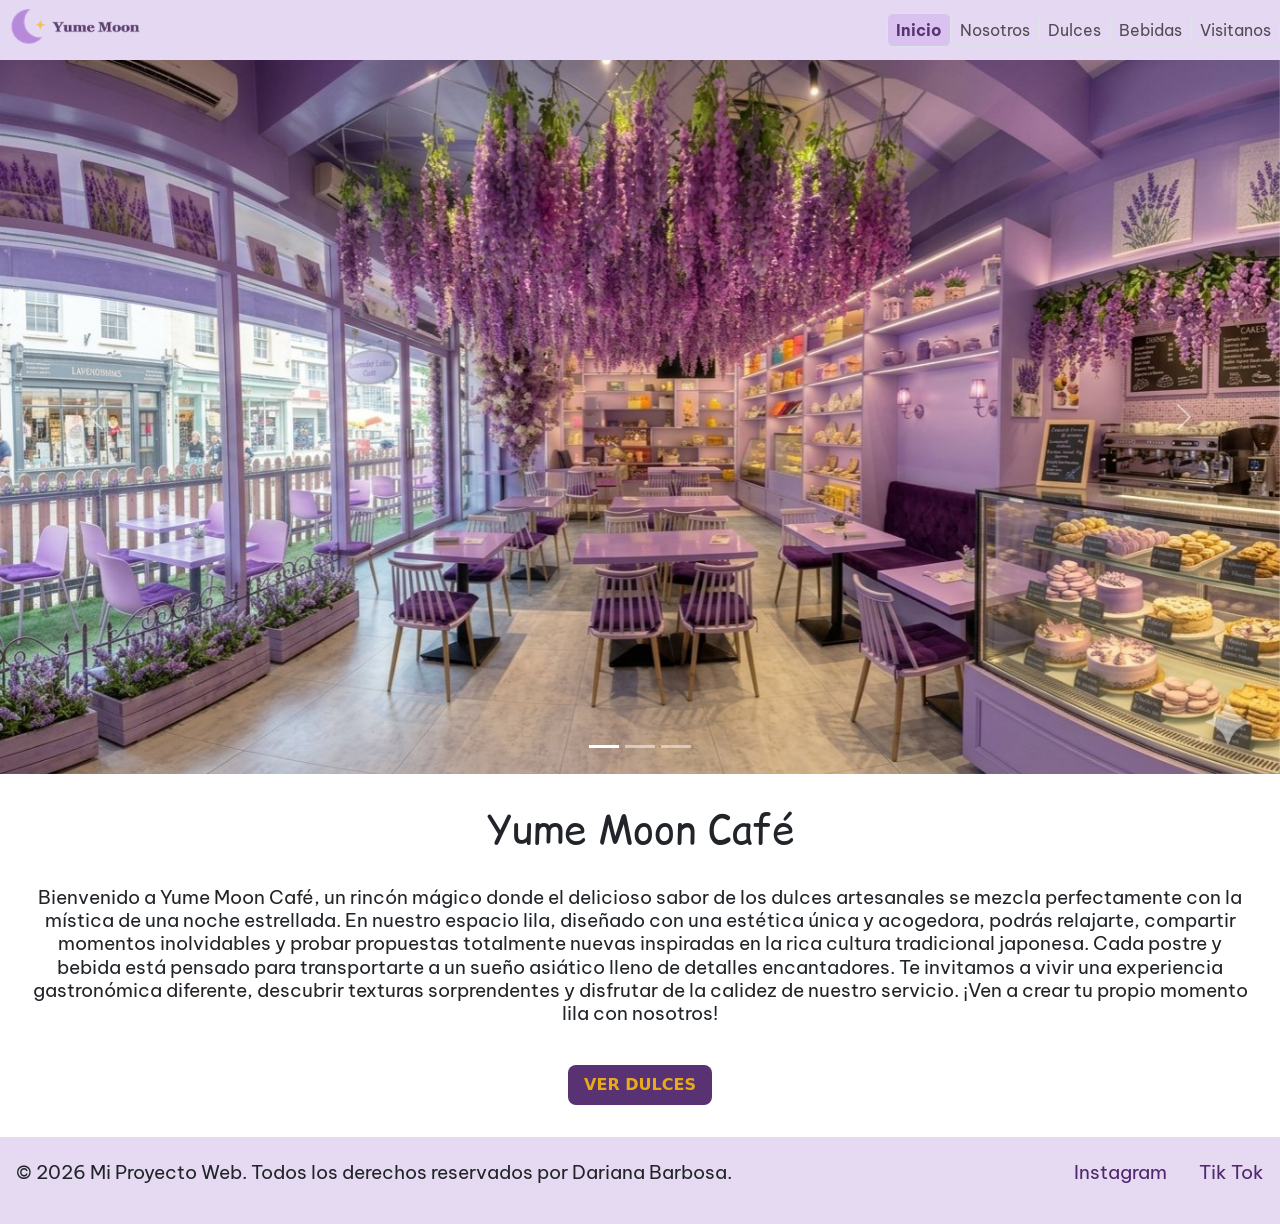
==== index.html @ 34100ef1 "primer commit desde terminal arregos de mensajes en html y de links de fuentes" ====
<!DOCTYPE html>
<html lang="en">
    <head>
        <meta charset="UTF-8">
        <meta name="viewport" content="width=device-width, initial-scale=1.0">
        <link rel="icon" href="./Assets/Icons/FaviconProyectoo" type="image/png">
        <link rel="stylesheet" href="./Styles/styles.css">
        <link rel="preconnect" href="https://fonts.googleapis.com">
        <link rel="preconnect" href="https://fonts.gstatic.com" crossorigin>
        <link href="https://fonts.googleapis.com/css2?family=Comic+Relief:wght@400;700&display=swap" rel="stylesheet">
        <link rel="preconnect" href="https://fonts.googleapis.com">
        <link rel="preconnect" href="https://fonts.gstatic.com" crossorigin>
        <link href="https://fonts.googleapis.com/css2?family=Be+Vietnam+Pro:ital,wght@0,100;0,200;0,300;0,400;0,500;0,600;0,700;0,800;0,900;1,100;1,200;1,300;1,400;1,500;1,600;1,700;1,800;1,900&display=swap" rel="stylesheet">
        <link href="https://cdn.jsdelivr.net/npm/bootstrap@5.3.8/dist/css/bootstrap.min.css" rel="stylesheet" integrity="sha384-sRIl4kxILFvY47J16cr9ZwB07vP4J8+LH7qKQnuqkuIAvNWLzeN8tE5YBujZqJLB" crossorigin="anonymous">
        <title>Yume Moon Café</title>
    </head>
    <body>
        <header>
            <nav class="navbar navbar-expand-lg bg-luna-violeta p-0 m-0 border-0">
                <div class="container-fluid p-0 m-0">
                    <a class="navbar-brand m-0 p-0" href="index.html">
                        <img class="logo" src="./Assets/Icons/LogoPproyecto" alt="Logo de luna violeta" style="height: 60px;">
                    </a>
                    <button class="navbar-toggler shadow-none border-0 p-0 m-0" type="button" data-bs-toggle="collapse" data-bs-target="#navbarNavAltMarkup" aria-controls="navbarNavAltMarkup" aria-expanded="false" aria-label="Toggle navigation">
                        <span class="navbar-toggler-icon"></span>
                    </button>
                    <div class="collapse navbar-collapse w-100 m-0 border-0 p-0" id="navbarNavAltMarkup">
                        <div class="navbar-nav ms-auto m-0 p-0">
                            <a class="nav-link active mi-enlace-interactivo d-inline-flex py-1 px-2 text-decoration-none border rounded-2" aria-current="page" href="index.html">Inicio</a>
                            <a class="nav-link focus mi-enlace-interactivo d-inline-flex py-1 px-2 text-decoration-none border rounded-2" href="./Pages/Nosotros.html">Nosotros</a>
                            <a class="nav-link mi-enlace-interactivo d-inline-flex py-1 px-2 text-decoration-none border rounded-2" href="./Pages/Dulces.html">Dulces</a>
                            <a class="nav-link mi-enlace-interactivo d-inline-flex py-1 px-2 text-decoration-none border rounded-2" href="./Pages/Bebidas.html">Bebidas</a>
                            <a class="nav-link mi-enlace-interactivo d-inline-flex py-1 px-2 text-decoration-none border rounded-2" href="./Pages/Visitanos.html">Visitanos</a>
                        </div>
                    </div>
                </div>
            </nav>
        </header>
        <main>
            <div id="carouselExampleIndicators" class="carousel slide">
                <div class="carousel-indicators">
                    <button type="button" data-bs-target="#carouselExampleIndicators" data-bs-slide-to="0" class="active" aria-current="true" aria-label="Slide 1"></button>
                    <button type="button" data-bs-target="#carouselExampleIndicators" data-bs-slide-to="1" aria-label="Slide 2"></button>
                    <button type="button" data-bs-target="#carouselExampleIndicators" data-bs-slide-to="2" aria-label="Slide 3"></button>
                </div>
                <div class="carousel-inner">
                    <div class="carousel-item active">
                        <img src="./Images/Home.jpg" class="d-block w-100" alt="La foto de adentro del local con mesas lila, decoracion y liula flores lila">
                    </div>
                    <div class="carousel-item">
                        <img src="./Images/tazas (2).jpg" class="d-block w-100" alt="Juego de tazas de te.">
                    </div>
                    <div class="carousel-item">
                        <img src="./Images/mesa_dulces.jpg" class="d-block w-100" alt="Mesa llena de dulces violetas.">
                    </div>
                </div>
                <button class="carousel-control-prev" type="button" data-bs-target="#carouselExampleIndicators" data-bs-slide="prev">
                    <span class="carousel-control-prev-icon" aria-hidden="true"></span>
                    <span class="visually-hidden">Previous</span>
                </button>
                <button class="carousel-control-next" type="button" data-bs-target="#carouselExampleIndicators" data-bs-slide="next">
                    <span class="carousel-control-next-icon" aria-hidden="true"></span>
                    <span class="visually-hidden">Next</span>
                </button>
            </div>
            <section class="section1">
                <article class="home">
                    <h1>Yume Moon Café</h1>
                    <p>Bienvenido a Yume Moon Café, un rincón mágico donde el delicioso sabor de los dulces artesanales se mezcla perfectamente con la mística de una noche estrellada. En nuestro espacio lila, diseñado con una estética única y acogedora, podrás relajarte, compartir momentos inolvidables y probar propuestas totalmente nuevas inspiradas en la rica cultura tradicional japonesa. Cada postre y bebida está pensado para transportarte a un sueño asiático lleno de detalles encantadores. Te invitamos a vivir una experiencia gastronómica diferente, descubrir texturas sorprendentes y disfrutar de la calidez de nuestro servicio. ¡Ven a crear tu propio momento lila con nosotros!</p>
                    <button class="btn-home" onclick="window.location.href='./Pages/Dulces.html'">VER DULCES</button>
                </article>
            </section>
        </main>
        <footer>
            <p>&copy; 2026 Mi Proyecto Web. Todos los derechos reservados por Dariana Barbosa.</p>
            <ul class="footer-links">
                <li><a href="https://instagram.com" target="_blank">Instagram</a></li>
                <li><a href="https://tiktok.com" target="_blank">Tik Tok</a></li>
            </ul>
        </footer>
        <script src="https://cdn.jsdelivr.net/npm/bootstrap@5.3.8/dist/js/bootstrap.bundle.min.js" integrity="sha384-FKyoEForCGlyvwx9Hj09JcYn3nv7wiPVlz7YYwJrWVcXK/BmnVDxM+D2scQbITxI" crossorigin="anonymous"></script>
    </body>
</html>
---- Styles/styles.css ----
* {
    margin: 0;
    padding: 0;
    box-sizing: border-box; 
}

/* Tipografias */
@import url('https://fonts.googleapis.com/css2?family=Comic+Relief:wght@400;700&display=swap');
@import url('https://fonts.googleapis.com/css2?family=Be+Vietnam+Pro:ital,wght@0,100;0,200;0,300;0,400;0,500;0,600;0,700;0,800;0,900;1,100;1,200;1,300;1,400;1,500;1,600;1,700;1,800;1,900&display=swap');
h1, h2, h3, h4, h5, h6 {
    font-family: 'Comic Relief', sans-serif;
}
p, a, li, span, figcaption {
    font-family: 'Be Vietnam Pro', sans-serif;
}

/* Generico para todo el sitio */
body {
    background-color: #F2F2F0;
    display: grid;
    grid-template-columns: 1fr;
    grid-template-rows: auto 1fr auto; 
    min-height: 100vh; 
    width: 100%;
    overflow-x: hidden; 
}

main {
    width: 100%;
    display: flex;
    flex-direction: column;
}

main > section {
    flex: 1;
    display: flex;
    flex-direction: column;
    width: 100%;
}

h1 {
    font-size: 4rem;
}

h2 {
    font-size: 3rem;
}

h3 {
    font-size: 2rem;
}

p {
    font-size: 1.2rem;
    line-height: 1.2;
}

li {
    font-size: 1.2rem;
    line-height: 1.2rem;
}

h1, h2 {
    color: #593273;
    margin-bottom: 1rem;
}

h3{
    color: #E8AB17;
}

/*Header*/
/* 
header {
    display: flex;
    align-items: center;
    justify-content: space-between;
    background-color: rgb(229, 216, 242);
    height: 10vh;
}

.logo {
    width: 12rem;
    height: auto;
    margin-left: 1.25rem;
    margin-top: 0.25rem;
}

.nav-links {
    list-style: none;
    display: flex;        
    gap: 1.25rem;          
    margin-right: 1.25rem;
}

.nav-links li a {
    color: hsl(274, 47%, 29%);
    text-decoration: none;
} */
.bg-luna-violeta {
    background-color:rgb(229, 216, 242); 
}

.bg-luna-violeta .navbar-nav .nav-link.mi-enlace-interactivo:hover {
  color: #ffffff;
  background-color: #593273; 

}

.bg-luna-violeta .navbar-nav .nav-link.mi-enlace-interactivo:focus {
  color: #593273;
  background-color: rgb(222, 205, 239);
  outline: 1px dashed #79449b;
  outline-offset: 2px;
}

.bg-luna-violeta .navbar-nav .nav-link.mi-enlace-interactivo.active {
  color: #593273;
  background-color: rgb(217, 193, 240);
  font-weight: bold;
}

.bg-luna-violeta .navbar-nav .nav-link.mi-enlace-interactivo.active:hover {
  color: #ffffff;
  background-color: #593273;
}

header {
    height: auto;
}
.logo {
    margin-left: 0;
}
.nav-links {
    flex-direction: column;
    align-items: flex-end; 
    margin-right: 0;
    gap: 0.5rem;
}

@media screen and (min-width: 1024px) {
    header {
        height: static; 
        padding: 0;     
    }
    .logo {
        margin-left: initial;
    }
    .nav-links {
        flex-direction: row; 
        align-items: center;
        margin-right: initial;
        gap: initial;
    }
}

/*Home y nosotros*/

.home, .nosotros, .section2 {
    display: flex;
    flex-direction: column; 
    align-items: center;
    justify-content: center; 
    flex: 1; 
    gap: 1.5rem;           
    padding: 2rem;
    text-align: center;
    width: 100%;
}

/*Dulces*/
.dulces {
    display: grid;
    grid-template-columns: repeat(auto-fit, minmax(min(20rem, 100%), 1fr)); 
    gap: 1.5rem;            
    padding: 2rem;
    text-align: center;
    justify-content: center;
    align-content: start;
    flex: 1; 
}

.dulces h2, .dulces p { 
    grid-column: 1 / -1; 
}

/*Bebidas*/
.section5 {
    display: flex;
    flex-direction: column;
    gap: 2rem;              
    padding: 2rem;
}

.section5 h2, .section5 p {
    margin-bottom: 1rem;
    text-align: center;
}

.bebidas-calientes{
    display: flex;
    flex-direction: row;
    align-items: center;
    justify-content: center; 
    gap: 4rem;            
    width: 60%;
    border-radius: 8px;
    background-color:#6f3f90;
    margin: auto;
    color:hwb(271 85% 5%);
    transition: all 0.3s ease-in-out;  
}

.bebidas-calientes:hover{
    transform: translateY(-5px); 
    box-shadow: 0px 8px 20px rgba(0, 0, 0, 0.25);
}

.bebidas-frias {
    display: flex;
    flex-direction: row;
    align-items: center;
    justify-content: center; 
    gap: 8rem; 
    width: 60%;
    border-radius: 8px;
    background-color:#6f3f90;
    margin: auto;
    color: hwb(271 85% 5%);
    transition: all 0.3s ease-in-out;  
}

.bebidas-frias:hover{
    transform: translateY(-5px); 
    box-shadow: 0px 8px 20px rgba(0, 0, 0, 0.25);
}

.bebidas-calientes, .bebidas-frias {
    flex-direction: column;
    width: 100%;
    max-width: 600px;
    gap: 2rem;
    padding: 1.5rem;
}
.bebi-calien, .bebi-fri {
    margin-left: 0 !important;
    align-items: center !important;
    text-align: center !important;
}
.bebidas_Calientes, .bebidas_Frias {
    text-align: center !important;
}

@media screen and (min-width: 1024px) {
    .bebidas-calientes {
        flex-direction: row;
        width: 60%;
        max-width: none;
        gap: 4rem;
        padding: 0; 
    }
    .bebidas-frias {
        flex-direction: row;
        width: 60%;
        max-width: none;
        gap: 8rem;
        padding: 0;
    }
    .bebi-calien, .bebi-fri {
        margin-left: 2.5rem !important;
        align-items: flex-start !important;
        text-align: left !important;
    }
    .bebidas_Calientes, .bebidas_Frias {
        text-align: left !important;
    }
}

/*Imagenes en general*/
.img-nosotros, .ubicacion, .bebida_caliente, .ice_taro_latte,
.dulce1, .dulce2, .dulce3, .dulce4, .dulce5 {
    padding: 1.25rem;
    border: 1px solid transparent; 
}

.img-nosotros img, .ubicacion img {
    width: 70%;
    max-width: 650px;
    height: auto;
    border-radius: 1rem;
}

.acordeon h2{
    display: flex;
    align-items: center;
    text-align: center;
    justify-content: center;
}

.img-home img, .img-nosotros img, .ubicacion img {
    width: 100%;
}

@media screen and (min-width: 1024px) {
    .img-nosotros img, .ubicacion img {
        width: 70%;
    }
    .img-home img {
        width: auto; 
    }
}

figcaption {
    margin-top: 1rem;       
    text-align: center;
}

/* contenedoras de bebidas */
.bebida_caliente, .ice_taro_latte {
    display: flex;
    flex-direction: column;
    align-items: center;    
    justify-content: center;
    text-align: center;
    width: 100%;
    max-width: 25rem;       
}


.bebida_caliente img, .ice_taro_latte img {
    width: 100%;
    max-width: 100%;        
    height: auto;
    border-radius: 1rem;
}


.bebidas_Calientes, .bebidas_Frias {
    text-align: left;       
}

/* Botón Home con Box Model del home */
.btn-home {
    background-color: #593273;
    border-radius: 0.5rem;
    padding: 0.5rem 1rem;
    color: #E8AB17;
    font-weight: bold;
    border: none;
    transition: background-color 0.3s ease, transform 0.2s ease;
}

.btn-home:hover{
    background-color: #E8AB17;
    color:  #593273;
    transform: translateY(-2px);
}

.btn-home:active{
    transform: scale(0.98);
    box-shadow: 0px 2px 5px rgba(0, 0, 0, 0.15)
}

.dulces img {
    width: 20rem;
    height: 20rem;
    border-radius: 8px;
    max-width: 100%; 
    object-fit: cover;
}

.dulce1, .dulce2, .dulce3, .dulce4, .dulce5{
    background-color: #6f3f90;
    color: hwb(271 85% 5%);
    border-radius: 8px;
    width: 100%;
    max-width: 22.5rem;
    margin: 0 auto;
    display: flex;
    flex-direction: column;
    align-items: center;
    transition: all 0.3s ease-in-out;  
}

.dulce1:hover, .dulce2:hover, .dulce3:hover, .dulce4:hover, .dulce5:hover{
    transform: translateY(-5px); 
    box-shadow: 0px 8px 20px rgba(0, 0, 0, 0.25); 
}

/* Media queries */
.dulces img {
    width: 100%;
    max-width: 20rem;
    height: auto;
    aspect-ratio: 1 / 1;
}

@media screen and (min-width: 1024px) {
    .dulces img {
        width: 20rem;
        height: 20rem;
        max-width: 100%;
        aspect-ratio: auto;
    }
}

/*Footer*/
footer {
    background-color: hwb(271 85% 5%);
    padding: 1.5rem 1rem;
    text-align: center;
    display: flex;
    flex-direction: row;
    justify-content: space-between;
}

.footer-links {
    list-style: none;
    display: flex;
    justify-content: center;
    gap: 2rem;   
    align-items: center;       
}

.footer-links li a {
    color: hsl(274, 47%, 29%);
    text-decoration: none;
    transition: all 0.3s ease-in-out;  
}

.footer-links li a:hover {
    color: hsl(274, 47%, 13%);
    text-decoration: underline;
}

.footer-links li a:focus {
    outline: none;
    box-shadow: 0 0 0 3px hsl(274, 47%, 29%); 
    border-radius: 4px;
}

.footer-links li a:active {
    transform: scale(0.98); 
    box-shadow: 0px 2px 5px rgba(0, 0, 0, 0.15)
}

/* Media queries */
footer {
    flex-direction: column;
    gap: 1rem;
    align-items: center;
}

@media screen and (min-width: 1024px) {
    footer {
        flex-direction: row;
        justify-content: space-between;
        gap: 0;
    }
}


.bebi-calien, .bebi-fri {
    display: flex;
    flex-direction: column;
    align-items: flex-start; 
    text-align: left;
    margin-left: 2.5rem;
}
/* Media queries */
@media screen and (min-width: 1024px) {
    .dulces {
        grid-template-columns: repeat(3, 1fr); 
        grid-template-areas:
            "titulo    titulo    titulo"
            "subtitulo subtitulo subtitulo"
            "card1     card2     card3"
            "card4     card5     .";
        gap: 2rem;
        justify-items: center;
    }

    .dulces h2 { grid-area: titulo; }
    .dulces p { grid-area: subtitulo; }
    .dulce1 { grid-area: card1; }
    .dulce2 { grid-area: card2; }
    .dulce3 { grid-area: card3; }
    .dulce4 { grid-area: card4; }
    .dulce5 { grid-area: card5; }
}
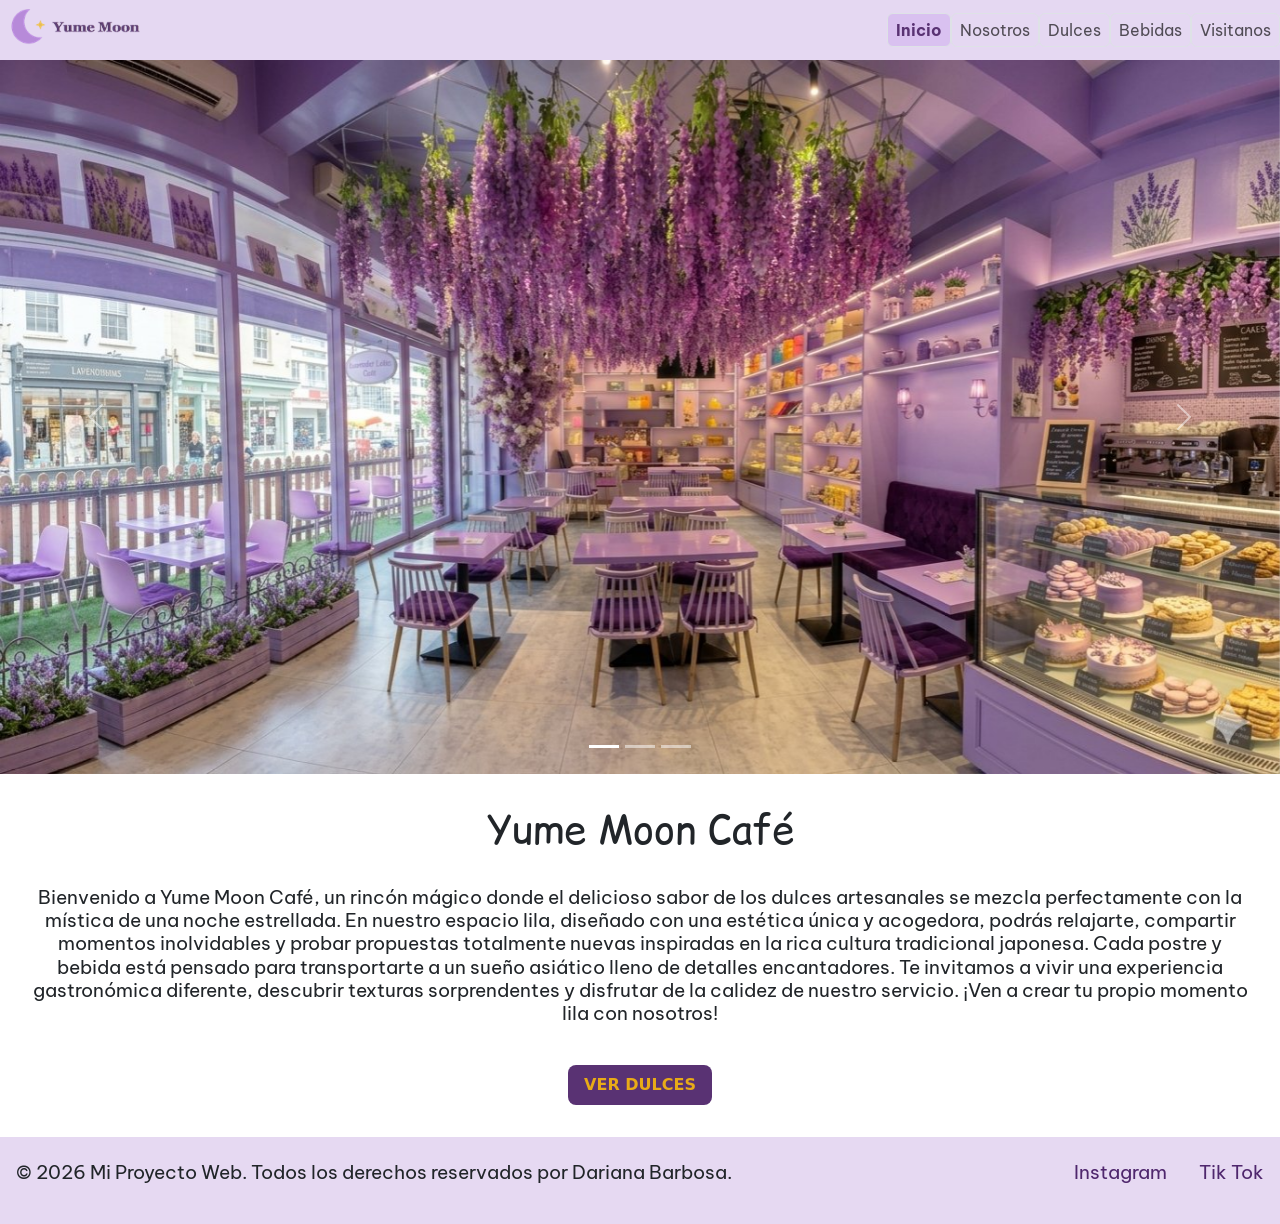
==== commit bcee0fc1: "segundo commit agrgando y corrigiendo texto de los alt de index" ====
--- a/index.html
+++ b/index.html
@@ -45,10 +45,10 @@
                 </div>
                 <div class="carousel-inner">
                     <div class="carousel-item active">
-                        <img src="./Images/Home.jpg" class="d-block w-100" alt="La foto de adentro del local con mesas lila, decoracion y liula flores lila">
+                        <img src="./Images/Home.jpg" class="d-block w-100" alt="La foto de adentro del local con mesas lila, decoracion y lila flores lila">
                     </div>
                     <div class="carousel-item">
-                        <img src="./Images/tazas (2).jpg" class="d-block w-100" alt="Juego de tazas de te.">
+                        <img src="./Images/tazas (2).jpg" class="d-block w-100" alt="Juego de tazas de te con te lila.">
                     </div>
                     <div class="carousel-item">
                         <img src="./Images/mesa_dulces.jpg" class="d-block w-100" alt="Mesa llena de dulces violetas.">
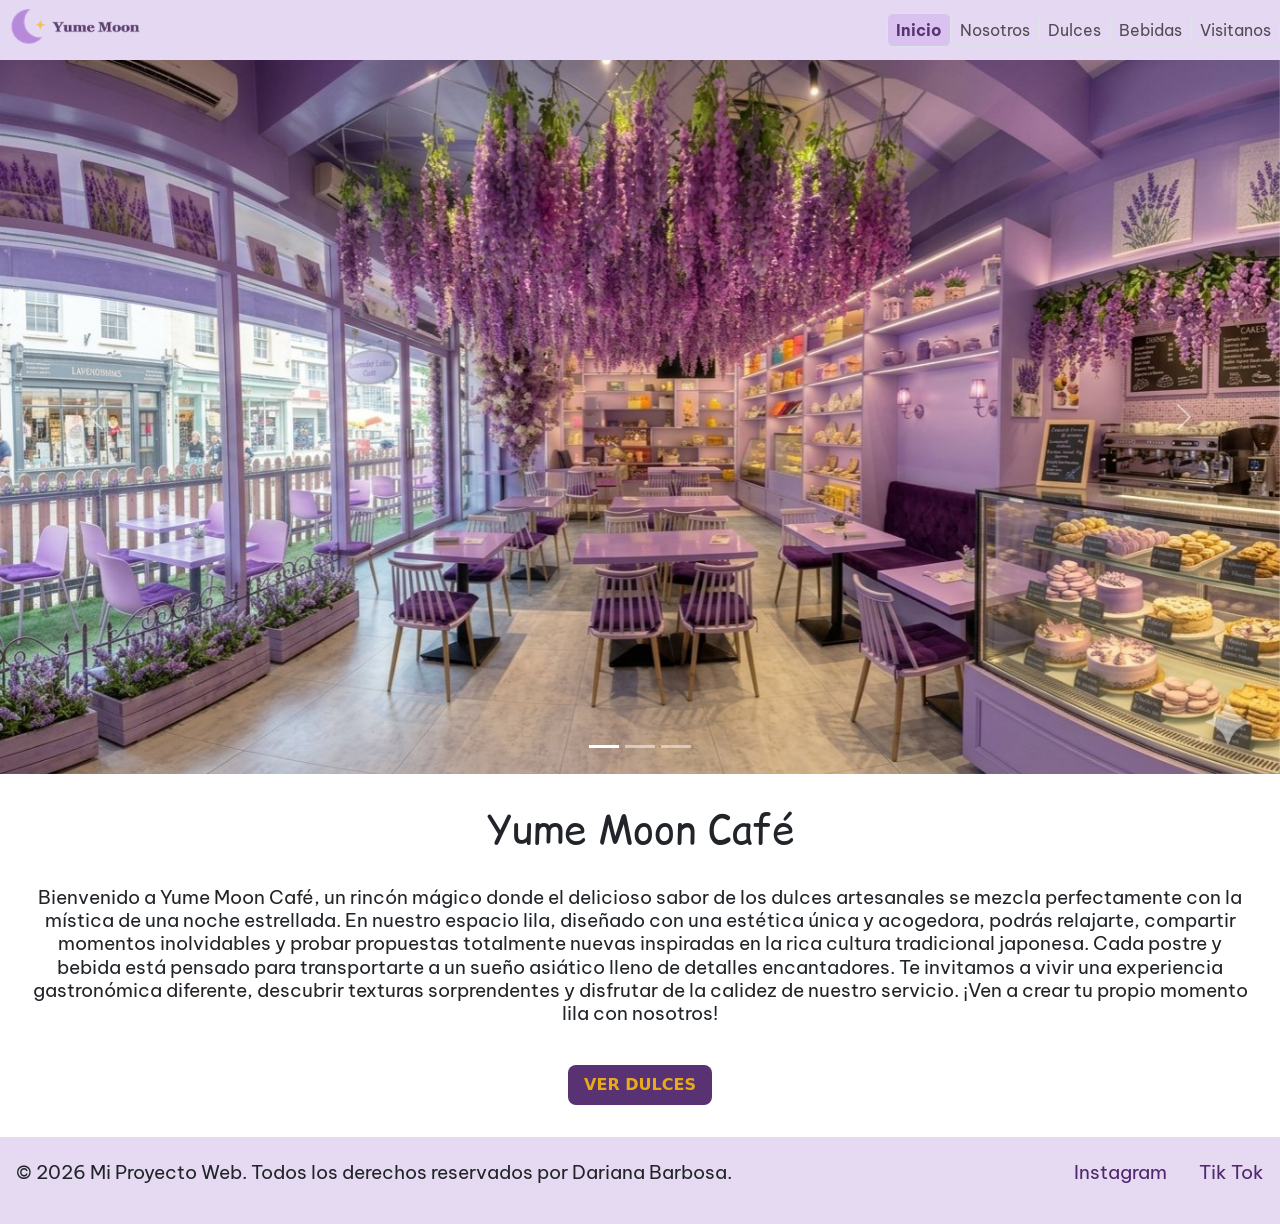
==== commit 1fd85a40: "reconectandoi css porque cambie el nombre de la carpeta" ====
--- a/index.html
+++ b/index.html
@@ -4,7 +4,7 @@
         <meta charset="UTF-8">
         <meta name="viewport" content="width=device-width, initial-scale=1.0">
         <link rel="icon" href="./Assets/Icons/FaviconProyectoo" type="image/png">
-        <link rel="stylesheet" href="./Styles/styles.css">
+        <link rel="stylesheet" href="./Styles/style.css">
         <link rel="preconnect" href="https://fonts.googleapis.com">
         <link rel="preconnect" href="https://fonts.gstatic.com" crossorigin>
         <link href="https://fonts.googleapis.com/css2?family=Comic+Relief:wght@400;700&display=swap" rel="stylesheet">
--- a/Styles/style.css
+++ b/Styles/style.css
@@ -0,0 +1,400 @@
+@import url('https://fonts.googleapis.com/css2?family=Comic+Relief:wght@400;700&display=swap');
+@import url('https://fonts.googleapis.com/css2?family=Be+Vietnam+Pro:ital,wght@0,100;0,200;0,300;0,400;0,500;0,600;0,700;0,800;0,900;1,100;1,200;1,300;1,400;1,500;1,600;1,700;1,800;1,900&display=swap');
+* {
+  margin: 0;
+  padding: 0;
+  box-sizing: border-box;
+}
+
+body {
+  background-color: #f2f2f0;
+  display: grid;
+  grid-template-columns: 1fr;
+  grid-template-rows: auto 1fr auto;
+  min-height: 100vh;
+  width: 100%;
+  overflow-x: hidden;
+}
+
+main {
+  width: 100%;
+  display: flex;
+  flex-direction: column;
+}
+main > section {
+  flex: 1;
+  display: flex;
+  flex-direction: column;
+  width: 100%;
+}
+
+figcaption {
+  margin-top: 1rem;
+  text-align: center;
+}
+
+h1, h2, h3, h4, h5, h6 {
+  font-family: "Comic Relief", sans-serif;
+}
+
+p, a, li, span, figcaption {
+  font-family: "Be Vietnam Pro", sans-serif;
+}
+
+h1 {
+  font-size: 4rem;
+  color: #593273;
+  margin-bottom: 1rem;
+}
+
+h2 {
+  font-size: 3rem;
+  color: #593273;
+  margin-bottom: 1rem;
+}
+
+h3 {
+  font-size: 2rem;
+  color: #e8ab17;
+}
+
+p {
+  font-size: 1.2rem;
+  line-height: 1.2;
+}
+
+li {
+  font-size: 1.2rem;
+  line-height: 1.2rem;
+}
+
+header {
+  height: auto;
+}
+@media screen and (min-width: 1024px) {
+  header {
+    height: static;
+    padding: 0;
+  }
+}
+
+.logo {
+  margin-left: 0;
+}
+@media screen and (min-width: 1024px) {
+  .logo {
+    margin-left: initial;
+  }
+}
+
+.nav-links {
+  display: flex;
+  flex-direction: column;
+  align-items: flex-end;
+  margin-right: 0;
+  gap: 0.5rem;
+}
+@media screen and (min-width: 1024px) {
+  .nav-links {
+    flex-direction: row;
+    align-items: center;
+    margin-right: initial;
+    gap: initial;
+  }
+}
+
+.bg-luna-violeta {
+  background-color: rgb(229, 216, 242);
+}
+.bg-luna-violeta .navbar-nav .nav-link.mi-enlace-interactivo:hover {
+  color: #ffffff;
+  background-color: #593273;
+}
+.bg-luna-violeta .navbar-nav .nav-link.mi-enlace-interactivo:focus {
+  color: #593273;
+  background-color: rgb(222, 205, 239);
+  outline: 1px dashed #79449b;
+  outline-offset: 2px;
+}
+.bg-luna-violeta .navbar-nav .nav-link.mi-enlace-interactivo.active {
+  color: #593273;
+  background-color: rgb(217, 193, 240);
+  font-weight: bold;
+}
+.bg-luna-violeta .navbar-nav .nav-link.mi-enlace-interactivo.active:hover {
+  color: #ffffff;
+  background-color: #593273;
+}
+
+footer {
+  background-color: hsl(271, 50%, 90%);
+  padding: 1.5rem 1rem;
+  text-align: center;
+  display: flex;
+  flex-direction: column;
+  gap: 1rem;
+  align-items: center;
+}
+@media screen and (min-width: 1024px) {
+  footer {
+    flex-direction: row;
+    justify-content: space-between;
+    gap: 0;
+  }
+}
+
+.footer-links {
+  list-style: none;
+  display: flex;
+  justify-content: center;
+  gap: 2rem;
+  align-items: center;
+}
+.footer-links li a {
+  color: hsl(274, 47%, 29%);
+  text-decoration: none;
+  transition: all 0.3s ease-in-out;
+}
+.footer-links li a:hover {
+  color: hsl(274, 47%, 13%);
+  text-decoration: underline;
+}
+.footer-links li a:focus {
+  outline: none;
+  box-shadow: 0 0 0 3px hsl(274, 47%, 29%);
+  border-radius: 4px;
+}
+.footer-links li a:active {
+  transform: scale(0.98);
+  box-shadow: 0px 2px 5px rgba(0, 0, 0, 0.15);
+}
+
+.btn-home {
+  background-color: #593273;
+  border-radius: 0.5rem;
+  padding: 0.5rem 1rem;
+  color: #e8ab17;
+  font-weight: bold;
+  border: none;
+  transition: background-color 0.3s ease, transform 0.2s ease;
+}
+.btn-home:hover {
+  background-color: #e8ab17;
+  color: #593273;
+  transform: translateY(-2px);
+}
+.btn-home:active {
+  transform: scale(0.98);
+  box-shadow: 0px 2px 5px rgba(0, 0, 0, 0.15);
+}
+
+.home, .nosotros, .section2 {
+  display: flex;
+  flex-direction: column;
+  align-items: center;
+  justify-content: center;
+  flex: 1;
+  gap: 1.5rem;
+  padding: 2rem;
+  text-align: center;
+  width: 100%;
+}
+
+.section5 {
+  display: flex;
+  flex-direction: column;
+  gap: 2rem;
+  padding: 2rem;
+}
+.section5 h2, .section5 p {
+  margin-bottom: 1rem;
+  text-align: center;
+}
+
+.dulces {
+  display: grid;
+  grid-template-columns: repeat(auto-fit, minmax(min(20rem, 100%), 1fr));
+  gap: 1.5rem;
+  padding: 2rem;
+  text-align: center;
+  justify-content: center;
+  align-content: start;
+  flex: 1;
+}
+.dulces h2, .dulces p {
+  grid-column: 1/-1;
+}
+.dulces img {
+  width: 100%;
+  max-width: 20rem;
+  height: auto;
+  aspect-ratio: 1/1;
+  border-radius: 8px;
+  object-fit: cover;
+}
+@media screen and (min-width: 1024px) {
+  .dulces img {
+    width: 20rem;
+    height: 20rem;
+    max-width: 100%;
+    aspect-ratio: auto;
+  }
+}
+@media screen and (min-width: 1024px) {
+  .dulces {
+    grid-template-columns: repeat(3, 1fr);
+    grid-template-areas: "titulo    titulo    titulo" "subtitulo subtitulo subtitulo" "card1     card2     card3" "card4     card5     .";
+    gap: 2rem;
+    justify-items: center;
+  }
+  .dulces h2 {
+    grid-area: titulo;
+  }
+  .dulces p {
+    grid-area: subtitulo;
+  }
+}
+
+.dulce1, .dulce2, .dulce3, .dulce4, .dulce5 {
+  background-color: #6f3f90;
+  color: hsl(271, 50%, 90%);
+  border-radius: 8px;
+  width: 100%;
+  max-width: 22.5rem;
+  margin: 0 auto;
+  display: flex;
+  flex-direction: column;
+  align-items: center;
+  transition: all 0.3s ease-in-out;
+}
+.dulce1:hover, .dulce2:hover, .dulce3:hover, .dulce4:hover, .dulce5:hover {
+  transform: translateY(-5px);
+  box-shadow: 0px 8px 20px rgba(0, 0, 0, 0.25);
+}
+
+@media screen and (min-width: 1024px) {
+  .dulce1 {
+    grid-area: card1;
+  }
+  .dulce2 {
+    grid-area: card2;
+  }
+  .dulce3 {
+    grid-area: card3;
+  }
+  .dulce4 {
+    grid-area: card4;
+  }
+  .dulce5 {
+    grid-area: card5;
+  }
+}
+.bebidas-calientes, .bebidas-frias {
+  display: flex;
+  flex-direction: column;
+  width: 100%;
+  max-width: 600px;
+  gap: 2rem;
+  padding: 1.5rem;
+  border-radius: 8px;
+  background-color: #6f3f90;
+  margin: auto;
+  color: hsl(271, 50%, 90%);
+  transition: all 0.3s ease-in-out;
+}
+.bebidas-calientes:hover, .bebidas-frias:hover {
+  transform: translateY(-5px);
+  box-shadow: 0px 8px 20px rgba(0, 0, 0, 0.25);
+}
+.bebidas-calientes .bebi-calien, .bebidas-calientes .bebi-fri, .bebidas-frias .bebi-calien, .bebidas-frias .bebi-fri {
+  display: flex;
+  flex-direction: column;
+  margin-left: 0;
+  align-items: center;
+  text-align: center;
+  justify-content: center;
+}
+.bebidas-calientes .bebidas_Calientes, .bebidas-calientes .bebidas_Frias, .bebidas-frias .bebidas_Calientes, .bebidas-frias .bebidas_Frias {
+  text-align: center;
+  justify-content: center;
+}
+@media screen and (min-width: 1024px) {
+  .bebidas-calientes, .bebidas-frias {
+    flex-direction: row;
+    width: 60%;
+    max-width: none;
+    padding: 0;
+  }
+  .bebidas-calientes .bebi-calien, .bebidas-calientes .bebi-fri, .bebidas-frias .bebi-calien, .bebidas-frias .bebi-fri {
+    margin-left: 2.5rem;
+    align-items: flex-start;
+    text-align: left;
+  }
+  .bebidas-calientes .bebidas_Calientes, .bebidas-calientes .bebidas_Frias, .bebidas-frias .bebidas_Calientes, .bebidas-frias .bebidas_Frias {
+    text-align: left;
+  }
+}
+
+@media screen and (min-width: 1024px) {
+  .bebidas-calientes {
+    gap: 4rem;
+  }
+}
+
+@media screen and (min-width: 1024px) {
+  .bebidas-frias {
+    gap: 8rem;
+  }
+}
+
+.bebida_caliente, .ice_taro_latte {
+  display: flex;
+  flex-direction: column;
+  align-items: center;
+  justify-content: center;
+  text-align: center;
+  width: 100%;
+  max-width: 25rem;
+}
+.bebida_caliente img, .ice_taro_latte img {
+  width: 100%;
+  max-width: 100%;
+  height: auto;
+  border-radius: 1rem;
+}
+
+.img-nosotros, .ubicacion, .bebida_caliente, .ice_taro_latte,
+.dulce1, .dulce2, .dulce3, .dulce4, .dulce5 {
+  padding: 1.25rem;
+  border: 1px solid transparent;
+}
+
+.img-nosotros img, .ubicacion img {
+  width: 100%;
+  max-width: 650px;
+  height: auto;
+  border-radius: 1rem;
+}
+@media screen and (min-width: 1024px) {
+  .img-nosotros img, .ubicacion img {
+    width: 70%;
+  }
+}
+
+.img-home img {
+  width: 100%;
+}
+@media screen and (min-width: 1024px) {
+  .img-home img {
+    width: auto;
+  }
+}
+
+.acordeon h2 {
+  display: flex;
+  align-items: center;
+  text-align: center;
+  justify-content: center;
+}
+
+/*# sourceMappingURL=style.css.map */
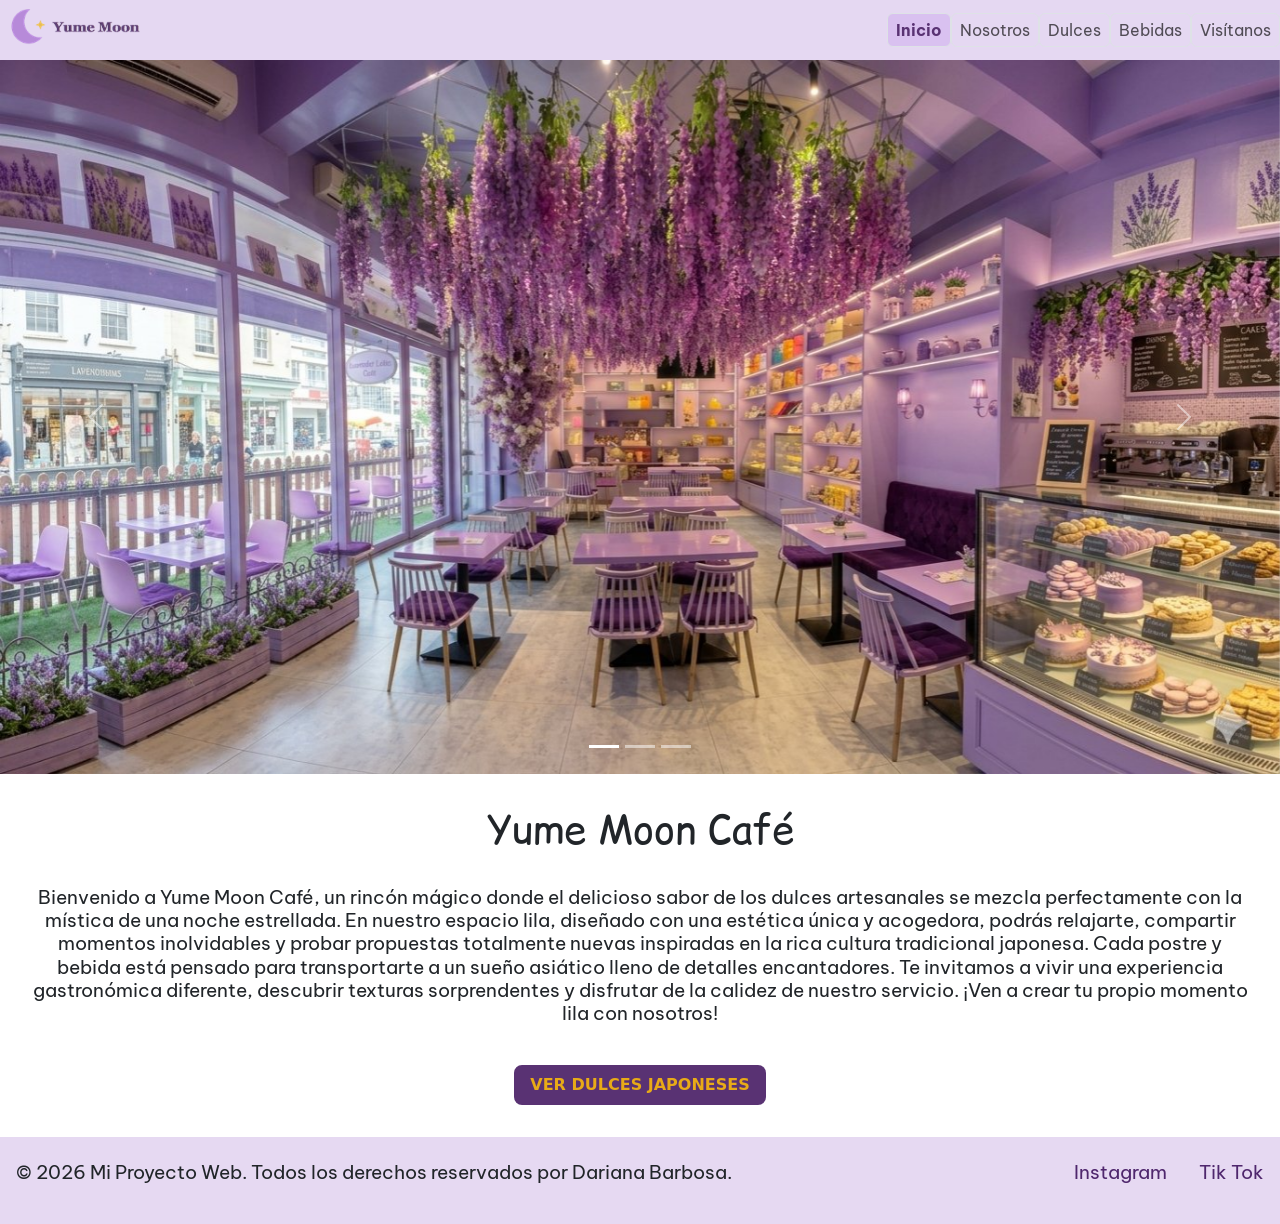
==== commit f3ef72ea: "SEO" ====
--- a/index.html
+++ b/index.html
@@ -1,5 +1,5 @@
 <!DOCTYPE html>
-<html lang="en">
+<html lang="es">
     <head>
         <meta charset="UTF-8">
         <meta name="viewport" content="width=device-width, initial-scale=1.0">
@@ -12,6 +12,9 @@
         <link rel="preconnect" href="https://fonts.gstatic.com" crossorigin>
         <link href="https://fonts.googleapis.com/css2?family=Be+Vietnam+Pro:ital,wght@0,100;0,200;0,300;0,400;0,500;0,600;0,700;0,800;0,900;1,100;1,200;1,300;1,400;1,500;1,600;1,700;1,800;1,900&display=swap" rel="stylesheet">
         <link href="https://cdn.jsdelivr.net/npm/bootstrap@5.3.8/dist/css/bootstrap.min.css" rel="stylesheet" integrity="sha384-sRIl4kxILFvY47J16cr9ZwB07vP4J8+LH7qKQnuqkuIAvNWLzeN8tE5YBujZqJLB" crossorigin="anonymous">
+        <meta name="description" content="Yume Moon Café es un lugar acogedor en Palermo Soho, Ciudad Autónoma de Buenos Aires, donde puedes disfrutar de una experiencia única con nuestros deliciosos dulces y bebidas. Ven a visitarnos y descubre un ambiente tranquilo para relajarte, estudiar o compartir con amigos.">
+        <meta name="keywords" content="Yume Moon Café, dulces, bebidas, Palermo Soho, Ciudad Autónoma de Buenos Aires, café, experiencia única, ambiente acogedor, merienda, té, café, postres, relajación, estudio, amigos">
+        <meta name="author" content="Dariana Barbosa">
         <title>Yume Moon Café</title>
     </head>
     <body>
@@ -30,7 +33,7 @@
                             <a class="nav-link focus mi-enlace-interactivo d-inline-flex py-1 px-2 text-decoration-none border rounded-2" href="./Pages/Nosotros.html">Nosotros</a>
                             <a class="nav-link mi-enlace-interactivo d-inline-flex py-1 px-2 text-decoration-none border rounded-2" href="./Pages/Dulces.html">Dulces</a>
                             <a class="nav-link mi-enlace-interactivo d-inline-flex py-1 px-2 text-decoration-none border rounded-2" href="./Pages/Bebidas.html">Bebidas</a>
-                            <a class="nav-link mi-enlace-interactivo d-inline-flex py-1 px-2 text-decoration-none border rounded-2" href="./Pages/Visitanos.html">Visitanos</a>
+                            <a class="nav-link mi-enlace-interactivo d-inline-flex py-1 px-2 text-decoration-none border rounded-2" href="./Pages/Visitanos.html">Visítanos</a>
                         </div>
                     </div>
                 </div>
@@ -67,7 +70,7 @@
                 <article class="home">
                     <h1>Yume Moon Café</h1>
                     <p>Bienvenido a Yume Moon Café, un rincón mágico donde el delicioso sabor de los dulces artesanales se mezcla perfectamente con la mística de una noche estrellada. En nuestro espacio lila, diseñado con una estética única y acogedora, podrás relajarte, compartir momentos inolvidables y probar propuestas totalmente nuevas inspiradas en la rica cultura tradicional japonesa. Cada postre y bebida está pensado para transportarte a un sueño asiático lleno de detalles encantadores. Te invitamos a vivir una experiencia gastronómica diferente, descubrir texturas sorprendentes y disfrutar de la calidez de nuestro servicio. ¡Ven a crear tu propio momento lila con nosotros!</p>
-                    <button class="btn-home" onclick="window.location.href='./Pages/Dulces.html'">VER DULCES</button>
+                    <button class="btn-home" onclick="window.location.href='./Pages/Dulces.html'">VER DULCES JAPONESES</button>
                 </article>
             </section>
         </main>
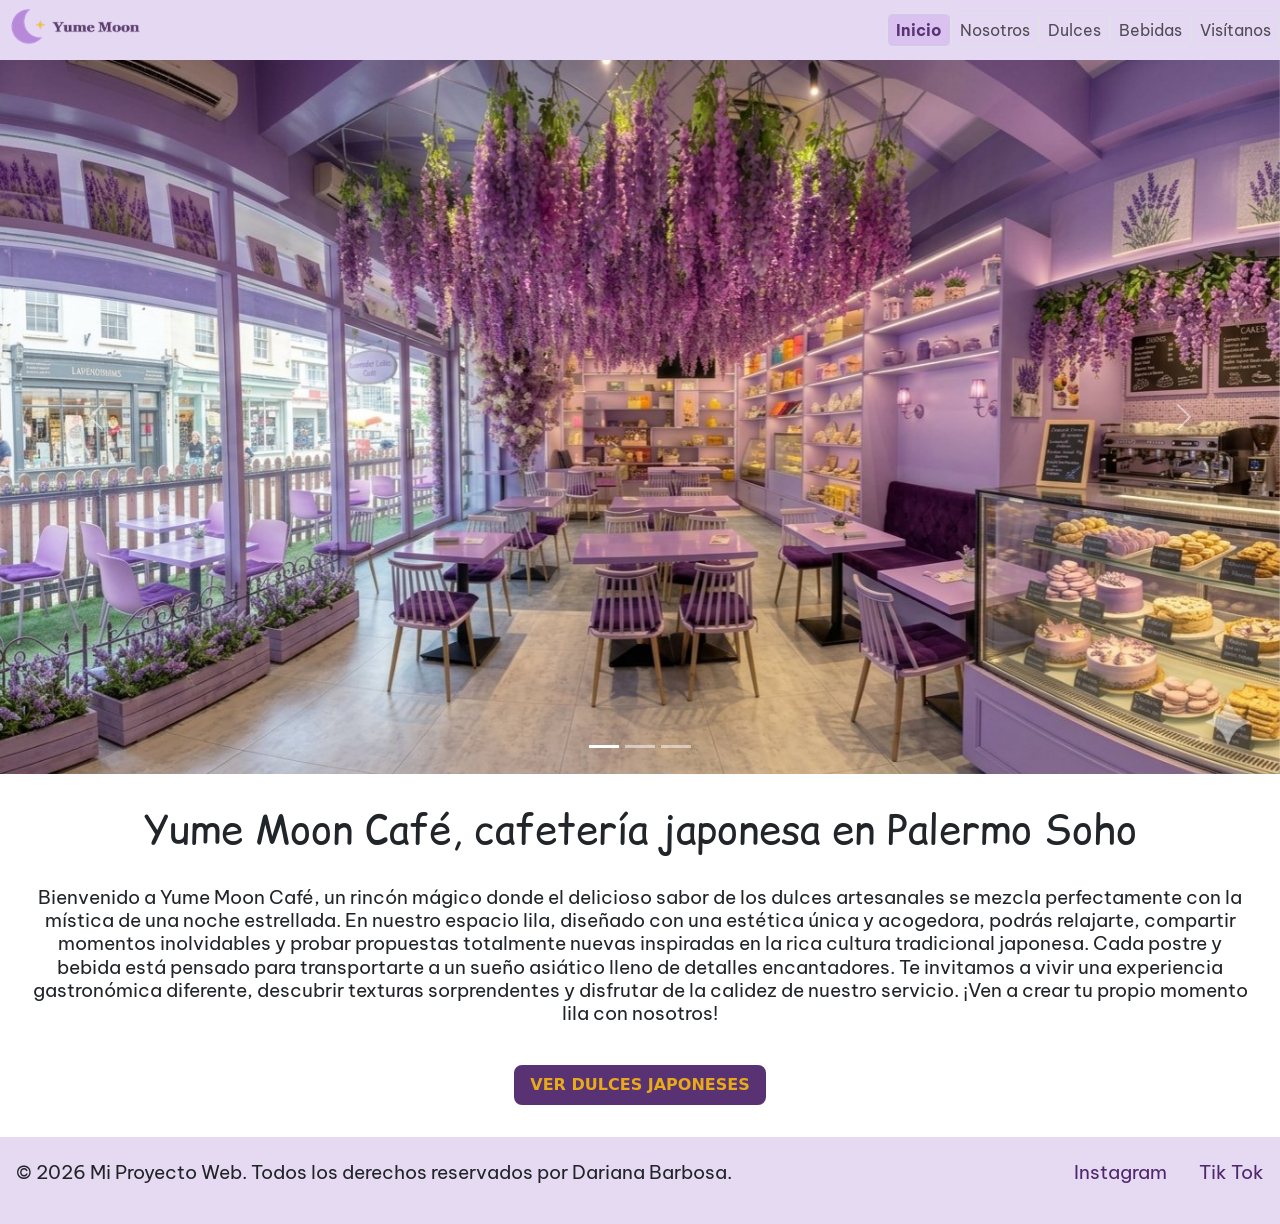
==== commit 0be1b866: "Add files via upload" ====
--- a/index.html
+++ b/index.html
@@ -3,7 +3,7 @@
     <head>
         <meta charset="UTF-8">
         <meta name="viewport" content="width=device-width, initial-scale=1.0">
-        <link rel="icon" href="./Assets/Icons/FaviconProyectoo" type="image/png">
+        <link rel="icon" href="./Assets/Icons/favicon-yume-moon.png" type="image/png">
         <link rel="stylesheet" href="./Styles/style.css">
         <link rel="preconnect" href="https://fonts.googleapis.com">
         <link rel="preconnect" href="https://fonts.gstatic.com" crossorigin>
@@ -12,17 +12,17 @@
         <link rel="preconnect" href="https://fonts.gstatic.com" crossorigin>
         <link href="https://fonts.googleapis.com/css2?family=Be+Vietnam+Pro:ital,wght@0,100;0,200;0,300;0,400;0,500;0,600;0,700;0,800;0,900;1,100;1,200;1,300;1,400;1,500;1,600;1,700;1,800;1,900&display=swap" rel="stylesheet">
         <link href="https://cdn.jsdelivr.net/npm/bootstrap@5.3.8/dist/css/bootstrap.min.css" rel="stylesheet" integrity="sha384-sRIl4kxILFvY47J16cr9ZwB07vP4J8+LH7qKQnuqkuIAvNWLzeN8tE5YBujZqJLB" crossorigin="anonymous">
+        <link rel="stylesheet" href="https://unpkg.com/aos@2.3.4/dist/aos.css">
         <meta name="description" content="Yume Moon Café es un lugar acogedor en Palermo Soho, Ciudad Autónoma de Buenos Aires, donde puedes disfrutar de una experiencia única con nuestros deliciosos dulces y bebidas. Ven a visitarnos y descubre un ambiente tranquilo para relajarte, estudiar o compartir con amigos.">
-        <meta name="keywords" content="Yume Moon Café, dulces, bebidas, Palermo Soho, Ciudad Autónoma de Buenos Aires, café, experiencia única, ambiente acogedor, merienda, té, café, postres, relajación, estudio, amigos">
         <meta name="author" content="Dariana Barbosa">
-        <title>Yume Moon Café</title>
+        <title>Cafetería japonesa en Palermo Soho | Yume Moon Café</title>
     </head>
     <body>
         <header>
             <nav class="navbar navbar-expand-lg bg-luna-violeta p-0 m-0 border-0">
                 <div class="container-fluid p-0 m-0">
                     <a class="navbar-brand m-0 p-0" href="index.html">
-                        <img class="logo" src="./Assets/Icons/LogoPproyecto" alt="Logo de luna violeta" style="height: 60px;">
+                        <img class="logo" src="./Assets/Icons/logo-yume-moon.png" alt="Yume Moon Café - ir al inicio" style="height: 60px;">
                     </a>
                     <button class="navbar-toggler shadow-none border-0 p-0 m-0" type="button" data-bs-toggle="collapse" data-bs-target="#navbarNavAltMarkup" aria-controls="navbarNavAltMarkup" aria-expanded="false" aria-label="Toggle navigation">
                         <span class="navbar-toggler-icon"></span>
@@ -51,10 +51,10 @@
                         <img src="./Images/Home.jpg" class="d-block w-100" alt="La foto de adentro del local con mesas lila, decoracion y lila flores lila">
                     </div>
                     <div class="carousel-item">
-                        <img src="./Images/tazas (2).jpg" class="d-block w-100" alt="Juego de tazas de te con te lila.">
+                        <img src="./Images/TazasTeJapones.jpg" class="d-block w-100" alt="Juego de tazas de te con te lila.">
                     </div>
                     <div class="carousel-item">
-                        <img src="./Images/mesa_dulces.jpg" class="d-block w-100" alt="Mesa llena de dulces violetas.">
+                        <img src="./Images/MesaDulces.jpg" class="d-block w-100" alt="Mesa llena de dulces violetas.">
                     </div>
                 </div>
                 <button class="carousel-control-prev" type="button" data-bs-target="#carouselExampleIndicators" data-bs-slide="prev">
@@ -67,8 +67,8 @@
                 </button>
             </div>
             <section class="section1">
-                <article class="home">
-                    <h1>Yume Moon Café</h1>
+                <article class="home" data-aos="fade-up">
+                    <h1>Yume Moon Café, cafetería japonesa en Palermo Soho</h1>
                     <p>Bienvenido a Yume Moon Café, un rincón mágico donde el delicioso sabor de los dulces artesanales se mezcla perfectamente con la mística de una noche estrellada. En nuestro espacio lila, diseñado con una estética única y acogedora, podrás relajarte, compartir momentos inolvidables y probar propuestas totalmente nuevas inspiradas en la rica cultura tradicional japonesa. Cada postre y bebida está pensado para transportarte a un sueño asiático lleno de detalles encantadores. Te invitamos a vivir una experiencia gastronómica diferente, descubrir texturas sorprendentes y disfrutar de la calidez de nuestro servicio. ¡Ven a crear tu propio momento lila con nosotros!</p>
                     <button class="btn-home" onclick="window.location.href='./Pages/Dulces.html'">VER DULCES JAPONESES</button>
                 </article>
@@ -82,5 +82,7 @@
             </ul>
         </footer>
         <script src="https://cdn.jsdelivr.net/npm/bootstrap@5.3.8/dist/js/bootstrap.bundle.min.js" integrity="sha384-FKyoEForCGlyvwx9Hj09JcYn3nv7wiPVlz7YYwJrWVcXK/BmnVDxM+D2scQbITxI" crossorigin="anonymous"></script>
+    <script src="https://unpkg.com/aos@2.3.4/dist/aos.js"></script>
+        <script>AOS.init({ once: true });</script>
     </body>
 </html>
--- a/Styles/style.css
+++ b/Styles/style.css
@@ -206,7 +206,7 @@
   gap: 2rem;
   padding: 2rem;
 }
-.section5 h2, .section5 p {
+.section5 h1, .section5 p {
   margin-bottom: 1rem;
   text-align: center;
 }
@@ -221,7 +221,7 @@
   align-content: start;
   flex: 1;
 }
-.dulces h2, .dulces p {
+.dulces h1, .dulces p {
   grid-column: 1/-1;
 }
 .dulces img {
@@ -397,4 +397,18 @@
   justify-content: center;
 }
 
-/*# sourceMappingURL=style.css.map */
+
+
+/* BLOQUE 1: cambios equivalentes a los SCSS actualizados. */
+.btn-home { transition: background-color .3s ease, transform .3s ease; }
+h1 {font-size:2.5rem;} h2 {font-size:2rem;} h3 {font-size:1.6rem;}
+@media (min-width:768px){h1{font-size:3rem;}h2{font-size:2.5rem;}.dulces{gap:2rem;padding:2rem;}.bebidas-calientes,.bebidas-frias{padding:2rem;}}
+@media (min-width:1024px){h1{font-size:4rem;}h2{font-size:3rem;}h3{font-size:2rem;}.bebidas-calientes,.bebidas-frias{padding:0;}}
+@keyframes aparecer-suave {from{opacity:0;transform:translateY(12px);}to{opacity:1;transform:translateY(0);}}
+main h1,main h2:first-child {animation: aparecer-suave .7s ease-out;}
+.acordeon{padding:1.5rem;}main img{max-width:100%;height:auto;}
+@media(prefers-reduced-motion:reduce){main h1,main h2:first-child{animation:none;}}
+
+/* BLOQUE 2: contraste de titulos en fondos claros. */
+h3{color:#865400;}
+.bebidas-calientes h3,.bebidas-frias h3,.dulce1 h3,.dulce2 h3,.dulce3 h3,.dulce4 h3,.dulce5 h3{color:#ffe29a;}
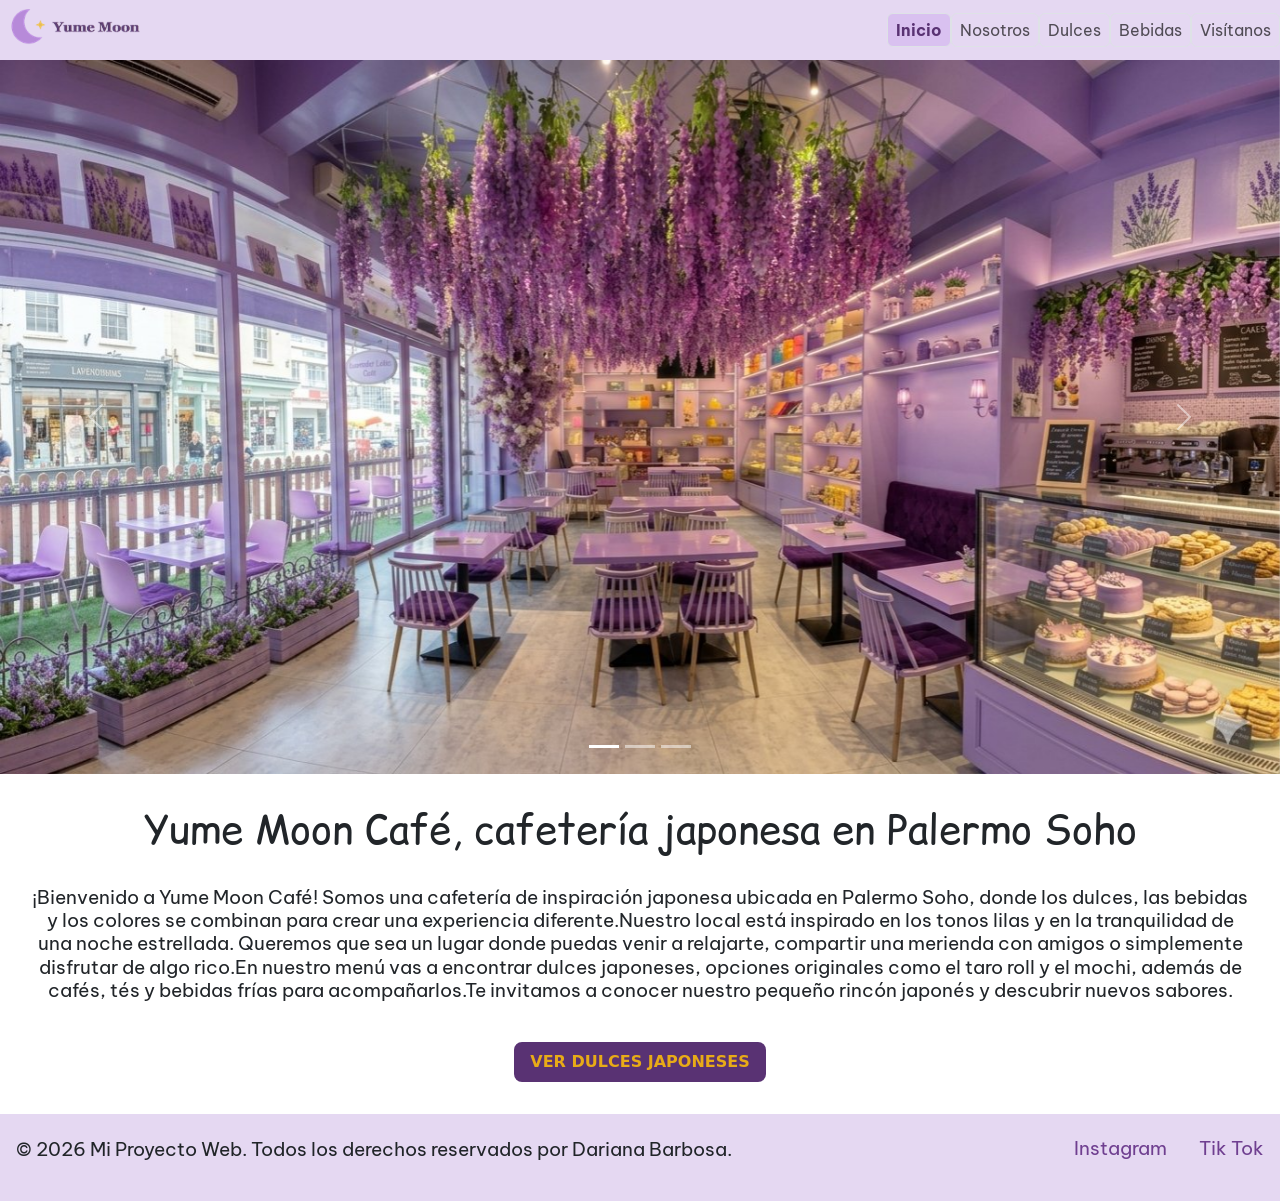
==== commit a5e05766: "Add files via upload" ====
--- a/index.html
+++ b/index.html
@@ -1,88 +1,88 @@
-<!DOCTYPE html>
-<html lang="es">
-    <head>
-        <meta charset="UTF-8">
-        <meta name="viewport" content="width=device-width, initial-scale=1.0">
-        <link rel="icon" href="./Assets/Icons/favicon-yume-moon.png" type="image/png">
-        <link rel="stylesheet" href="./Styles/style.css">
-        <link rel="preconnect" href="https://fonts.googleapis.com">
-        <link rel="preconnect" href="https://fonts.gstatic.com" crossorigin>
-        <link href="https://fonts.googleapis.com/css2?family=Comic+Relief:wght@400;700&display=swap" rel="stylesheet">
-        <link rel="preconnect" href="https://fonts.googleapis.com">
-        <link rel="preconnect" href="https://fonts.gstatic.com" crossorigin>
-        <link href="https://fonts.googleapis.com/css2?family=Be+Vietnam+Pro:ital,wght@0,100;0,200;0,300;0,400;0,500;0,600;0,700;0,800;0,900;1,100;1,200;1,300;1,400;1,500;1,600;1,700;1,800;1,900&display=swap" rel="stylesheet">
-        <link href="https://cdn.jsdelivr.net/npm/bootstrap@5.3.8/dist/css/bootstrap.min.css" rel="stylesheet" integrity="sha384-sRIl4kxILFvY47J16cr9ZwB07vP4J8+LH7qKQnuqkuIAvNWLzeN8tE5YBujZqJLB" crossorigin="anonymous">
-        <link rel="stylesheet" href="https://unpkg.com/aos@2.3.4/dist/aos.css">
-        <meta name="description" content="Yume Moon Café es un lugar acogedor en Palermo Soho, Ciudad Autónoma de Buenos Aires, donde puedes disfrutar de una experiencia única con nuestros deliciosos dulces y bebidas. Ven a visitarnos y descubre un ambiente tranquilo para relajarte, estudiar o compartir con amigos.">
-        <meta name="author" content="Dariana Barbosa">
-        <title>Cafetería japonesa en Palermo Soho | Yume Moon Café</title>
-    </head>
-    <body>
-        <header>
-            <nav class="navbar navbar-expand-lg bg-luna-violeta p-0 m-0 border-0">
-                <div class="container-fluid p-0 m-0">
-                    <a class="navbar-brand m-0 p-0" href="index.html">
-                        <img class="logo" src="./Assets/Icons/logo-yume-moon.png" alt="Yume Moon Café - ir al inicio" style="height: 60px;">
-                    </a>
-                    <button class="navbar-toggler shadow-none border-0 p-0 m-0" type="button" data-bs-toggle="collapse" data-bs-target="#navbarNavAltMarkup" aria-controls="navbarNavAltMarkup" aria-expanded="false" aria-label="Toggle navigation">
-                        <span class="navbar-toggler-icon"></span>
-                    </button>
-                    <div class="collapse navbar-collapse w-100 m-0 border-0 p-0" id="navbarNavAltMarkup">
-                        <div class="navbar-nav ms-auto m-0 p-0">
-                            <a class="nav-link active mi-enlace-interactivo d-inline-flex py-1 px-2 text-decoration-none border rounded-2" aria-current="page" href="index.html">Inicio</a>
-                            <a class="nav-link focus mi-enlace-interactivo d-inline-flex py-1 px-2 text-decoration-none border rounded-2" href="./Pages/Nosotros.html">Nosotros</a>
-                            <a class="nav-link mi-enlace-interactivo d-inline-flex py-1 px-2 text-decoration-none border rounded-2" href="./Pages/Dulces.html">Dulces</a>
-                            <a class="nav-link mi-enlace-interactivo d-inline-flex py-1 px-2 text-decoration-none border rounded-2" href="./Pages/Bebidas.html">Bebidas</a>
-                            <a class="nav-link mi-enlace-interactivo d-inline-flex py-1 px-2 text-decoration-none border rounded-2" href="./Pages/Visitanos.html">Visítanos</a>
-                        </div>
-                    </div>
-                </div>
-            </nav>
-        </header>
-        <main>
-            <div id="carouselExampleIndicators" class="carousel slide">
-                <div class="carousel-indicators">
-                    <button type="button" data-bs-target="#carouselExampleIndicators" data-bs-slide-to="0" class="active" aria-current="true" aria-label="Slide 1"></button>
-                    <button type="button" data-bs-target="#carouselExampleIndicators" data-bs-slide-to="1" aria-label="Slide 2"></button>
-                    <button type="button" data-bs-target="#carouselExampleIndicators" data-bs-slide-to="2" aria-label="Slide 3"></button>
-                </div>
-                <div class="carousel-inner">
-                    <div class="carousel-item active">
-                        <img src="./Images/Home.jpg" class="d-block w-100" alt="La foto de adentro del local con mesas lila, decoracion y lila flores lila">
-                    </div>
-                    <div class="carousel-item">
-                        <img src="./Images/TazasTeJapones.jpg" class="d-block w-100" alt="Juego de tazas de te con te lila.">
-                    </div>
-                    <div class="carousel-item">
-                        <img src="./Images/MesaDulces.jpg" class="d-block w-100" alt="Mesa llena de dulces violetas.">
-                    </div>
-                </div>
-                <button class="carousel-control-prev" type="button" data-bs-target="#carouselExampleIndicators" data-bs-slide="prev">
-                    <span class="carousel-control-prev-icon" aria-hidden="true"></span>
-                    <span class="visually-hidden">Previous</span>
-                </button>
-                <button class="carousel-control-next" type="button" data-bs-target="#carouselExampleIndicators" data-bs-slide="next">
-                    <span class="carousel-control-next-icon" aria-hidden="true"></span>
-                    <span class="visually-hidden">Next</span>
-                </button>
-            </div>
-            <section class="section1">
-                <article class="home" data-aos="fade-up">
-                    <h1>Yume Moon Café, cafetería japonesa en Palermo Soho</h1>
-                    <p>Bienvenido a Yume Moon Café, un rincón mágico donde el delicioso sabor de los dulces artesanales se mezcla perfectamente con la mística de una noche estrellada. En nuestro espacio lila, diseñado con una estética única y acogedora, podrás relajarte, compartir momentos inolvidables y probar propuestas totalmente nuevas inspiradas en la rica cultura tradicional japonesa. Cada postre y bebida está pensado para transportarte a un sueño asiático lleno de detalles encantadores. Te invitamos a vivir una experiencia gastronómica diferente, descubrir texturas sorprendentes y disfrutar de la calidez de nuestro servicio. ¡Ven a crear tu propio momento lila con nosotros!</p>
-                    <button class="btn-home" onclick="window.location.href='./Pages/Dulces.html'">VER DULCES JAPONESES</button>
-                </article>
-            </section>
-        </main>
-        <footer>
-            <p>&copy; 2026 Mi Proyecto Web. Todos los derechos reservados por Dariana Barbosa.</p>
-            <ul class="footer-links">
-                <li><a href="https://instagram.com" target="_blank">Instagram</a></li>
-                <li><a href="https://tiktok.com" target="_blank">Tik Tok</a></li>
-            </ul>
-        </footer>
-        <script src="https://cdn.jsdelivr.net/npm/bootstrap@5.3.8/dist/js/bootstrap.bundle.min.js" integrity="sha384-FKyoEForCGlyvwx9Hj09JcYn3nv7wiPVlz7YYwJrWVcXK/BmnVDxM+D2scQbITxI" crossorigin="anonymous"></script>
-    <script src="https://unpkg.com/aos@2.3.4/dist/aos.js"></script>
-        <script>AOS.init({ once: true });</script>
-    </body>
+<!DOCTYPE html>
+<html lang="es">
+    <head>
+        <meta charset="UTF-8">
+        <meta name="viewport" content="width=device-width, initial-scale=1.0">
+        <link rel="icon" href="./Assets/Icons/favicon-yume-moon.png" type="image/png">
+        <link rel="stylesheet" href="./Styles/style.css">
+        <link rel="preconnect" href="https://fonts.googleapis.com">
+        <link rel="preconnect" href="https://fonts.gstatic.com" crossorigin>
+        <link href="https://fonts.googleapis.com/css2?family=Comic+Relief:wght@400;700&display=swap" rel="stylesheet">
+        <link rel="preconnect" href="https://fonts.googleapis.com">
+        <link rel="preconnect" href="https://fonts.gstatic.com" crossorigin>
+        <link href="https://fonts.googleapis.com/css2?family=Be+Vietnam+Pro:ital,wght@0,100;0,200;0,300;0,400;0,500;0,600;0,700;0,800;0,900;1,100;1,200;1,300;1,400;1,500;1,600;1,700;1,800;1,900&display=swap" rel="stylesheet">
+        <link href="https://cdn.jsdelivr.net/npm/bootstrap@5.3.8/dist/css/bootstrap.min.css" rel="stylesheet" integrity="sha384-sRIl4kxILFvY47J16cr9ZwB07vP4J8+LH7qKQnuqkuIAvNWLzeN8tE5YBujZqJLB" crossorigin="anonymous">
+        <link rel="stylesheet" href="https://unpkg.com/aos@2.3.4/dist/aos.css">
+        <meta name="description" content="Yume Moon Café es un lugar acogedor en Palermo Soho, Ciudad Autónoma de Buenos Aires, donde puedes disfrutar de una experiencia única con nuestros deliciosos dulces y bebidas. Ven a visitarnos y descubre un ambiente tranquilo para relajarte, estudiar o compartir con amigos.">
+        <meta name="author" content="Dariana Barbosa">
+        <title>Cafetería japonesa en Palermo Soho | Yume Moon Café</title>
+    </head>
+    <body>
+        <header>
+            <nav class="navbar navbar-expand-lg bg-luna-violeta p-0 m-0 border-0">
+                <div class="container-fluid p-0 m-0">
+                    <a class="navbar-brand m-0 p-0" href="index.html">
+                        <img class="logo" src="./Assets/Icons/logo-yume-moon.png" alt="Yume Moon Café - ir al inicio" style="height: 60px;">
+                    </a>
+                    <button class="navbar-toggler shadow-none border-0 p-0 m-0" type="button" data-bs-toggle="collapse" data-bs-target="#navbarNavAltMarkup" aria-controls="navbarNavAltMarkup" aria-expanded="false" aria-label="Toggle navigation">
+                        <span class="navbar-toggler-icon"></span>
+                    </button>
+                    <div class="collapse navbar-collapse w-100 m-0 border-0 p-0" id="navbarNavAltMarkup">
+                        <div class="navbar-nav ms-auto m-0 p-0">
+                            <a class="nav-link active mi-enlace-interactivo d-inline-flex py-1 px-2 text-decoration-none border rounded-2" aria-current="page" href="index.html">Inicio</a>
+                            <a class="nav-link focus mi-enlace-interactivo d-inline-flex py-1 px-2 text-decoration-none border rounded-2" href="./Pages/Nosotros.html">Nosotros</a>
+                            <a class="nav-link mi-enlace-interactivo d-inline-flex py-1 px-2 text-decoration-none border rounded-2" href="./Pages/Dulces.html">Dulces</a>
+                            <a class="nav-link mi-enlace-interactivo d-inline-flex py-1 px-2 text-decoration-none border rounded-2" href="./Pages/Bebidas.html">Bebidas</a>
+                            <a class="nav-link mi-enlace-interactivo d-inline-flex py-1 px-2 text-decoration-none border rounded-2" href="./Pages/Visitanos.html">Visítanos</a>
+                        </div>
+                    </div>
+                </div>
+            </nav>
+        </header>
+        <main>
+            <div id="carouselExampleIndicators" class="carousel slide">
+                <div class="carousel-indicators">
+                    <button type="button" data-bs-target="#carouselExampleIndicators" data-bs-slide-to="0" class="active" aria-current="true" aria-label="Slide 1"></button>
+                    <button type="button" data-bs-target="#carouselExampleIndicators" data-bs-slide-to="1" aria-label="Slide 2"></button>
+                    <button type="button" data-bs-target="#carouselExampleIndicators" data-bs-slide-to="2" aria-label="Slide 3"></button>
+                </div>
+                <div class="carousel-inner">
+                    <div class="carousel-item active">
+                        <img src="./Images/Home.jpg" class="d-block w-100" alt="La foto de adentro del local con mesas lila, decoracion y lila flores lila">
+                    </div>
+                    <div class="carousel-item">
+                        <img src="./Images/TazasTeJapones.jpg" class="d-block w-100" alt="Juego de tazas de te con te lila.">
+                    </div>
+                    <div class="carousel-item">
+                        <img src="./Images/MesaDulces.jpg" class="d-block w-100" alt="Mesa llena de dulces violetas.">
+                    </div>
+                </div>
+                <button class="carousel-control-prev" type="button" data-bs-target="#carouselExampleIndicators" data-bs-slide="prev">
+                    <span class="carousel-control-prev-icon" aria-hidden="true"></span>
+                    <span class="visually-hidden">Previous</span>
+                </button>
+                <button class="carousel-control-next" type="button" data-bs-target="#carouselExampleIndicators" data-bs-slide="next">
+                    <span class="carousel-control-next-icon" aria-hidden="true"></span>
+                    <span class="visually-hidden">Next</span>
+                </button>
+            </div>
+            <section class="section1">
+                <article class="home" data-aos="fade-up">
+                    <h1>Yume Moon Café, cafetería japonesa en Palermo Soho</h1>
+                    <p>¡Bienvenido a Yume Moon Café! Somos una cafetería de inspiración japonesa ubicada en Palermo Soho, donde los dulces, las bebidas y los colores se combinan para crear una experiencia diferente.Nuestro local está inspirado en los tonos lilas y en la tranquilidad de una noche estrellada. Queremos que sea un lugar donde puedas venir a relajarte, compartir una merienda con amigos o simplemente disfrutar de algo rico.En nuestro menú vas a encontrar dulces japoneses, opciones originales como el taro roll y el mochi, además de cafés, tés y bebidas frías para acompañarlos.Te invitamos a conocer nuestro pequeño rincón japonés y descubrir nuevos sabores.</p>
+                    <button class="btn-home" onclick="window.location.href='./Pages/Dulces.html'">VER DULCES JAPONESES</button>
+                </article>
+            </section>
+        </main>
+        <footer>
+            <p>&copy; 2026 Mi Proyecto Web. Todos los derechos reservados por Dariana Barbosa.</p>
+            <ul class="footer-links">
+                <li><a href="https://instagram.com" target="_blank">Instagram</a></li>
+                <li><a href="https://tiktok.com" target="_blank">Tik Tok</a></li>
+            </ul>
+        </footer>
+        <script src="https://cdn.jsdelivr.net/npm/bootstrap@5.3.8/dist/js/bootstrap.bundle.min.js" integrity="sha384-FKyoEForCGlyvwx9Hj09JcYn3nv7wiPVlz7YYwJrWVcXK/BmnVDxM+D2scQbITxI" crossorigin="anonymous"></script>
+    <script src="https://unpkg.com/aos@2.3.4/dist/aos.js"></script>
+        <script>AOS.init({ once: true });</script>
+    </body>
 </html>
--- a/Styles/style.css
+++ b/Styles/style.css
@@ -1,5 +1,4 @@
-@import url('https://fonts.googleapis.com/css2?family=Comic+Relief:wght@400;700&display=swap');
-@import url('https://fonts.googleapis.com/css2?family=Be+Vietnam+Pro:ital,wght@0,100;0,200;0,300;0,400;0,500;0,600;0,700;0,800;0,900;1,100;1,200;1,300;1,400;1,500;1,600;1,700;1,800;1,900&display=swap');
+@charset "UTF-8";
 * {
   margin: 0;
   padding: 0;
@@ -35,6 +34,7 @@
 
 h1, h2, h3, h4, h5, h6 {
   font-family: "Comic Relief", sans-serif;
+  text-align: center;
 }
 
 p, a, li, span, figcaption {
@@ -42,20 +42,14 @@
 }
 
 h1 {
-  font-size: 4rem;
+  font-size: 2.5rem;
   color: #593273;
   margin-bottom: 1rem;
 }
 
 h2 {
-  font-size: 3rem;
-  color: #593273;
-  margin-bottom: 1rem;
-}
-
-h3 {
-  font-size: 2rem;
-  color: #e8ab17;
+  font-size: 1.6rem;
+  color: #865400;
 }
 
 p {
@@ -68,6 +62,19 @@
   line-height: 1.2rem;
 }
 
+@media screen and (min-width: 768px) {
+  h1 {
+    font-size: 3rem;
+  }
+}
+@media screen and (min-width: 1024px) {
+  h1 {
+    font-size: 4rem;
+  }
+  h2 {
+    font-size: 3rem;
+  }
+}
 header {
   height: auto;
 }
@@ -127,7 +134,7 @@
 }
 
 footer {
-  background-color: hsl(271, 50%, 90%);
+  background-color: rgb(229, 216, 242);
   padding: 1.5rem 1rem;
   text-align: center;
   display: flex;
@@ -151,17 +158,17 @@
   align-items: center;
 }
 .footer-links li a {
-  color: hsl(274, 47%, 29%);
+  color: #6f3f90;
   text-decoration: none;
   transition: all 0.3s ease-in-out;
 }
 .footer-links li a:hover {
-  color: hsl(274, 47%, 13%);
+  color: 0px 2px 5px rgba(0, 0, 0, 0.15);
   text-decoration: underline;
 }
 .footer-links li a:focus {
   outline: none;
-  box-shadow: 0 0 0 3px hsl(274, 47%, 29%);
+  box-shadow: 0 0 0 3px #6f3f90;
   border-radius: 4px;
 }
 .footer-links li a:active {
@@ -176,7 +183,7 @@
   color: #e8ab17;
   font-weight: bold;
   border: none;
-  transition: background-color 0.3s ease, transform 0.2s ease;
+  transition: background-color 0.3s ease, transform 0.3s ease;
 }
 .btn-home:hover {
   background-color: #e8ab17;
@@ -188,6 +195,25 @@
   box-shadow: 0px 2px 5px rgba(0, 0, 0, 0.15);
 }
 
+.dulce1, .dulce2, .dulce3,
+.dulce4, .dulce5, .dulce6, .bebidas-calientes, .bebidas-frias {
+  background-color: #6f3f90;
+  color: rgb(229, 216, 242);
+  border-radius: 8px;
+  transition: transform 0.3s ease, box-shadow 0.3s ease;
+}
+.dulce1:hover, .dulce2:hover, .dulce3:hover,
+.dulce4:hover, .dulce5:hover, .dulce6:hover, .bebidas-calientes:hover, .bebidas-frias:hover {
+  transform: translateY(-5px);
+  box-shadow: 0px 8px 20px rgba(0, 0, 0, 0.25);
+}
+.dulce1:active, .dulce2:active, .dulce3:active,
+.dulce4:active, .dulce5:active, .dulce6:active, .bebidas-calientes:active, .bebidas-frias:active {
+  transform: translateY(-1px);
+  box-shadow: 0px 2px 5px rgba(0, 0, 0, 0.15);
+}
+
+/* Contenedores generales de páginas */
 .home, .nosotros, .section2 {
   display: flex;
   flex-direction: column;
@@ -206,11 +232,12 @@
   gap: 2rem;
   padding: 2rem;
 }
-.section5 h1, .section5 p {
+.section5 h2, .section5 p {
   margin-bottom: 1rem;
   text-align: center;
 }
 
+/* Sección Dulces con Grid */
 .dulces {
   display: grid;
   grid-template-columns: repeat(auto-fit, minmax(min(20rem, 100%), 1fr));
@@ -243,11 +270,11 @@
 @media screen and (min-width: 1024px) {
   .dulces {
     grid-template-columns: repeat(3, 1fr);
-    grid-template-areas: "titulo    titulo    titulo" "subtitulo subtitulo subtitulo" "card1     card2     card3" "card4     card5     .";
+    grid-template-areas: "titulo    titulo    titulo" "subtitulo subtitulo subtitulo" "card1     card2     card3" "card4     card5     card6";
     gap: 2rem;
     justify-items: center;
   }
-  .dulces h2 {
+  .dulces h1 {
     grid-area: titulo;
   }
   .dulces p {
@@ -255,23 +282,18 @@
   }
 }
 
-.dulce1, .dulce2, .dulce3, .dulce4, .dulce5 {
-  background-color: #6f3f90;
-  color: hsl(271, 50%, 90%);
-  border-radius: 8px;
+/* Tarjetas individuales de Dulces */
+.dulce1, .dulce2, .dulce3,
+.dulce4, .dulce5, .dulce6 {
   width: 100%;
   max-width: 22.5rem;
   margin: 0 auto;
   display: flex;
   flex-direction: column;
   align-items: center;
-  transition: all 0.3s ease-in-out;
-}
-.dulce1:hover, .dulce2:hover, .dulce3:hover, .dulce4:hover, .dulce5:hover {
-  transform: translateY(-5px);
-  box-shadow: 0px 8px 20px rgba(0, 0, 0, 0.25);
-}
-
+}
+
+/* Posición de las tarjetas en escritorio */
 @media screen and (min-width: 1024px) {
   .dulce1 {
     grid-area: card1;
@@ -288,7 +310,11 @@
   .dulce5 {
     grid-area: card5;
   }
-}
+  .dulce6 {
+    grid-area: card6;
+  }
+}
+/* Tarjetas de Bebidas */
 .bebidas-calientes, .bebidas-frias {
   display: flex;
   flex-direction: column;
@@ -296,15 +322,7 @@
   max-width: 600px;
   gap: 2rem;
   padding: 1.5rem;
-  border-radius: 8px;
-  background-color: #6f3f90;
   margin: auto;
-  color: hsl(271, 50%, 90%);
-  transition: all 0.3s ease-in-out;
-}
-.bebidas-calientes:hover, .bebidas-frias:hover {
-  transform: translateY(-5px);
-  box-shadow: 0px 8px 20px rgba(0, 0, 0, 0.25);
 }
 .bebidas-calientes .bebi-calien, .bebidas-calientes .bebi-fri, .bebidas-frias .bebi-calien, .bebidas-frias .bebi-fri {
   display: flex;
@@ -347,6 +365,7 @@
   }
 }
 
+/* Contenedores de imágenes individuales de bebidas */
 .bebida_caliente, .ice_taro_latte {
   display: flex;
   flex-direction: column;
@@ -363,8 +382,11 @@
   border-radius: 1rem;
 }
 
-.img-nosotros, .ubicacion, .bebida_caliente, .ice_taro_latte,
-.dulce1, .dulce2, .dulce3, .dulce4, .dulce5 {
+/* Bloques generales de imágenes adaptativas */
+.img-nosotros, .ubicacion,
+.bebida_caliente, .ice_taro_latte,
+.dulce1, .dulce2, .dulce3,
+.dulce4, .dulce5, .dulce6 {
   padding: 1.25rem;
   border: 1px solid transparent;
 }
@@ -390,6 +412,7 @@
   }
 }
 
+/* Acordeón */
 .acordeon h2 {
   display: flex;
   align-items: center;
@@ -397,18 +420,122 @@
   justify-content: center;
 }
 
-
-
-/* BLOQUE 1: cambios equivalentes a los SCSS actualizados. */
-.btn-home { transition: background-color .3s ease, transform .3s ease; }
-h1 {font-size:2.5rem;} h2 {font-size:2rem;} h3 {font-size:1.6rem;}
-@media (min-width:768px){h1{font-size:3rem;}h2{font-size:2.5rem;}.dulces{gap:2rem;padding:2rem;}.bebidas-calientes,.bebidas-frias{padding:2rem;}}
-@media (min-width:1024px){h1{font-size:4rem;}h2{font-size:3rem;}h3{font-size:2rem;}.bebidas-calientes,.bebidas-frias{padding:0;}}
-@keyframes aparecer-suave {from{opacity:0;transform:translateY(12px);}to{opacity:1;transform:translateY(0);}}
-main h1,main h2:first-child {animation: aparecer-suave .7s ease-out;}
-.acordeon{padding:1.5rem;}main img{max-width:100%;height:auto;}
-@media(prefers-reduced-motion:reduce){main h1,main h2:first-child{animation:none;}}
-
-/* BLOQUE 2: contraste de titulos en fondos claros. */
-h3{color:#865400;}
-.bebidas-calientes h3,.bebidas-frias h3,.dulce1 h3,.dulce2 h3,.dulce3 h3,.dulce4 h3,.dulce5 h3{color:#ffe29a;}
+/* Animación de aparición suave */
+@keyframes aparecer-suave {
+  from {
+    opacity: 0;
+    transform: translateY(12px);
+  }
+  to {
+    opacity: 1;
+    transform: translateY(0);
+  }
+}
+main h1, main h2:first-child {
+  animation: aparecer-suave 0.7s ease-out;
+}
+
+/* Ajustes para tablet */
+@media screen and (min-width: 768px) {
+  .dulces {
+    gap: 2rem;
+    padding: 2rem;
+  }
+  .bebidas-calientes, .bebidas-frias {
+    padding: 2rem;
+  }
+}
+/* Espaciado del acordeón */
+.acordeon {
+  padding: 1.5rem;
+}
+
+/* Imágenes generales */
+main img {
+  max-width: 100%;
+  height: auto;
+}
+
+/* Accesibilidad: reducir animaciones */
+@media (prefers-reduced-motion: reduce) {
+  main h1, main h2:first-child {
+    animation: none;
+  }
+}
+
+/* Efecto interactivo para las imágenes de Dulces */
+/* Efecto interactivo para las imágenes de Dulces */
+.dulces .imagen-dulce {
+  position: relative;
+  display: block;
+  width: 100%;
+  padding: 0;
+  border: none;
+  background: transparent;
+  border-radius: 8px;
+  overflow: hidden;
+  cursor: pointer;
+  font: inherit;
+}
+.dulces .imagen-dulce img {
+  display: block;
+  width: 100%;
+  max-width: 100%;
+  aspect-ratio: 1/1;
+  object-fit: cover;
+  border-radius: 8px;
+}
+.dulces .imagen-dulce .descripcion-dulce {
+  position: absolute;
+  inset: 0;
+  width: 100%;
+  height: 100%;
+  display: flex;
+  align-items: center;
+  justify-content: center;
+  padding: 1.5rem;
+  margin: 0;
+  background-color: rgba(65, 29, 96, 0.9);
+  color: #ffffff;
+  font-size: 0.95rem;
+  line-height: 1.5;
+  text-align: center;
+  opacity: 0;
+  visibility: hidden;
+  transition: opacity 0.3s ease, visibility 0.3s ease;
+}
+.dulces .imagen-dulce {
+  /* Aparece al pasar el mouse */
+}
+@media (hover: hover) {
+  .dulces .imagen-dulce:hover .descripcion-dulce {
+    opacity: 1;
+    visibility: visible;
+  }
+}
+.dulces .imagen-dulce {
+  /* Aparece al hacer clic */
+}
+.dulces .imagen-dulce.abierta .descripcion-dulce {
+  opacity: 1;
+  visibility: visible;
+}
+.dulces .imagen-dulce:focus-visible {
+  outline: 3px solid #ffffff;
+  outline-offset: 3px;
+}
+
+/* Recuperar el borde violeta de las tarjetas de Dulces */
+.dulces .dulce1, .dulces .dulce2, .dulces .dulce3,
+.dulces .dulce4, .dulces .dulce5, .dulces .dulce6 {
+  padding: 1.25rem;
+  border-radius: 8px;
+}
+.dulces .imagen-dulce {
+  width: 100%;
+  border-radius: 8px;
+}
+.dulces figcaption {
+  margin-top: 1rem;
+  text-align: center;
+}
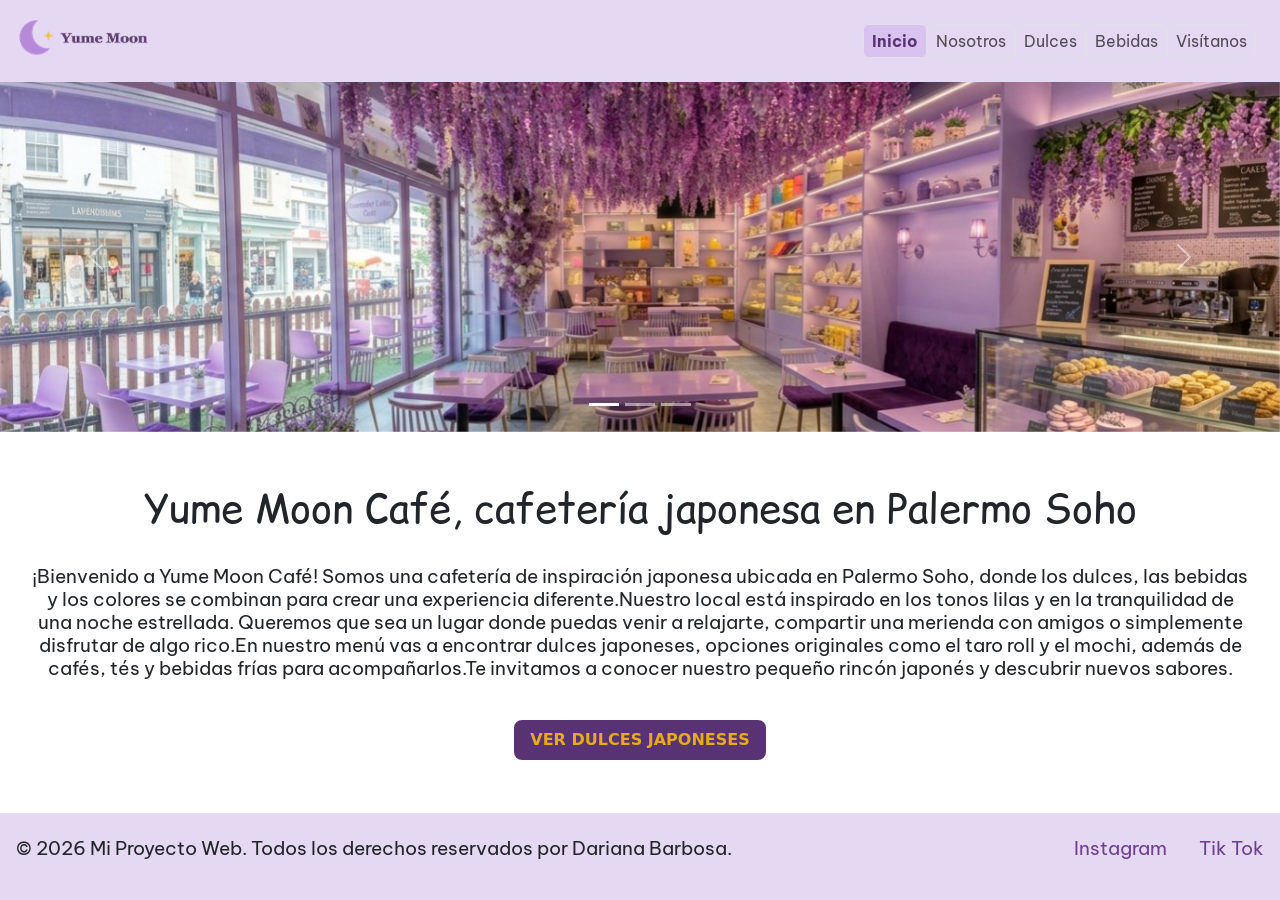
==== commit 799a16a5: "Add files via upload" ====
--- a/index.html
+++ b/index.html
@@ -21,14 +21,14 @@
         <header>
             <nav class="navbar navbar-expand-lg bg-luna-violeta p-0 m-0 border-0">
                 <div class="container-fluid p-0 m-0">
-                    <a class="navbar-brand m-0 p-0" href="index.html">
+                    <a class="navbar-brand m-2 p-0" href="index.html">
                         <img class="logo" src="./Assets/Icons/logo-yume-moon.png" alt="Yume Moon Café - ir al inicio" style="height: 60px;">
                     </a>
                     <button class="navbar-toggler shadow-none border-0 p-0 m-0" type="button" data-bs-toggle="collapse" data-bs-target="#navbarNavAltMarkup" aria-controls="navbarNavAltMarkup" aria-expanded="false" aria-label="Toggle navigation">
                         <span class="navbar-toggler-icon"></span>
                     </button>
                     <div class="collapse navbar-collapse w-100 m-0 border-0 p-0" id="navbarNavAltMarkup">
-                        <div class="navbar-nav ms-auto m-0 p-0">
+                        <div class="navbar-nav ms-auto m-4 p-0">
                             <a class="nav-link active mi-enlace-interactivo d-inline-flex py-1 px-2 text-decoration-none border rounded-2" aria-current="page" href="index.html">Inicio</a>
                             <a class="nav-link focus mi-enlace-interactivo d-inline-flex py-1 px-2 text-decoration-none border rounded-2" href="./Pages/Nosotros.html">Nosotros</a>
                             <a class="nav-link mi-enlace-interactivo d-inline-flex py-1 px-2 text-decoration-none border rounded-2" href="./Pages/Dulces.html">Dulces</a>
--- a/Styles/style.css
+++ b/Styles/style.css
@@ -462,7 +462,6 @@
     animation: none;
   }
 }
-
 /* Efecto interactivo para las imágenes de Dulces */
 /* Efecto interactivo para las imágenes de Dulces */
 .dulces .imagen-dulce {
@@ -539,3 +538,40 @@
   margin-top: 1rem;
   text-align: center;
 }
+
+/* Carrusel de Inicio */
+#carouselExampleIndicators {
+  width: 100%;
+  max-width: none;
+  margin: 0;
+  overflow: hidden;
+}
+#carouselExampleIndicators .carousel-item {
+  height: 350px;
+}
+#carouselExampleIndicators .carousel-item img {
+  display: block;
+  width: 100%;
+  height: 100%;
+  object-fit: cover;
+  object-position: center;
+  border-radius: 0;
+}
+#carouselExampleIndicators {
+  /* Tablets */
+}
+@media (max-width: 991px) {
+  #carouselExampleIndicators .carousel-item {
+    height: 280px;
+  }
+}
+#carouselExampleIndicators {
+  /* Celulares */
+}
+@media (max-width: 767px) {
+  #carouselExampleIndicators .carousel-item {
+    height: 220px;
+  }
+}
+
+/*# sourceMappingURL=style.css.map */
